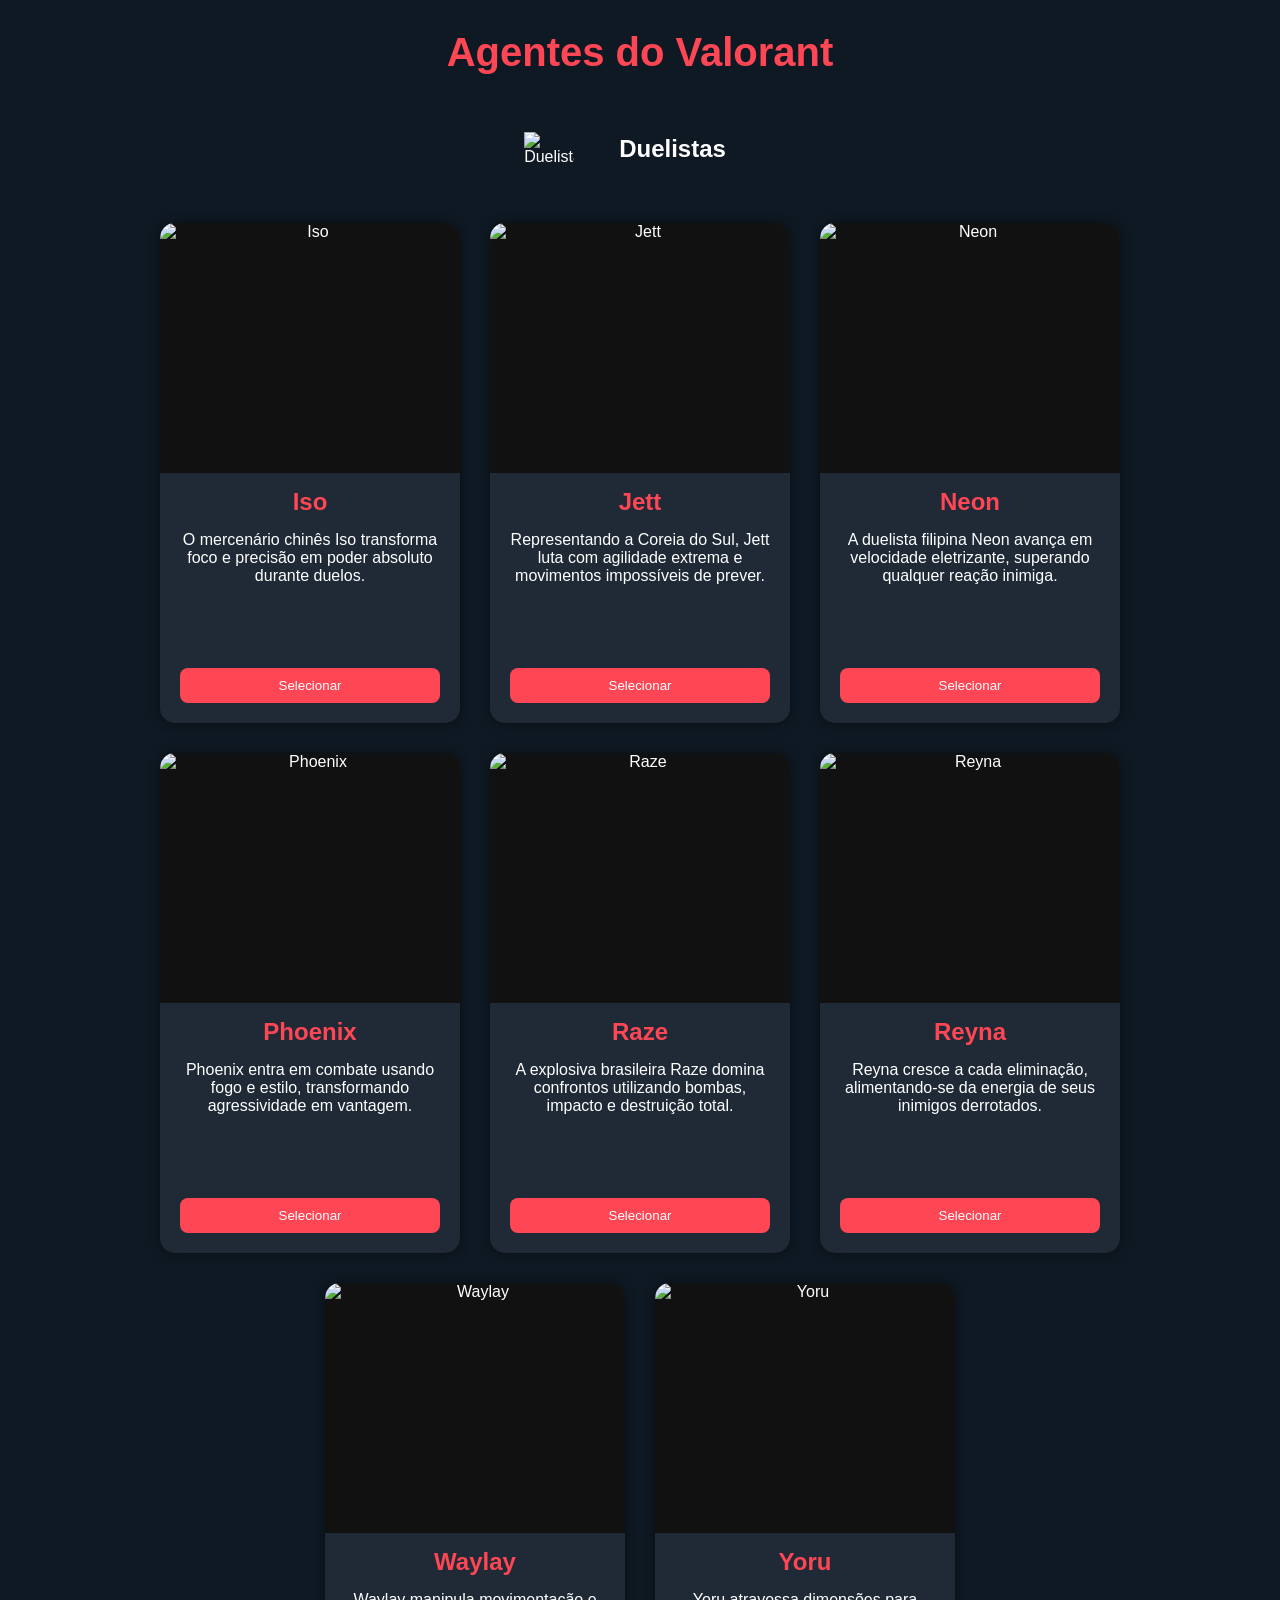
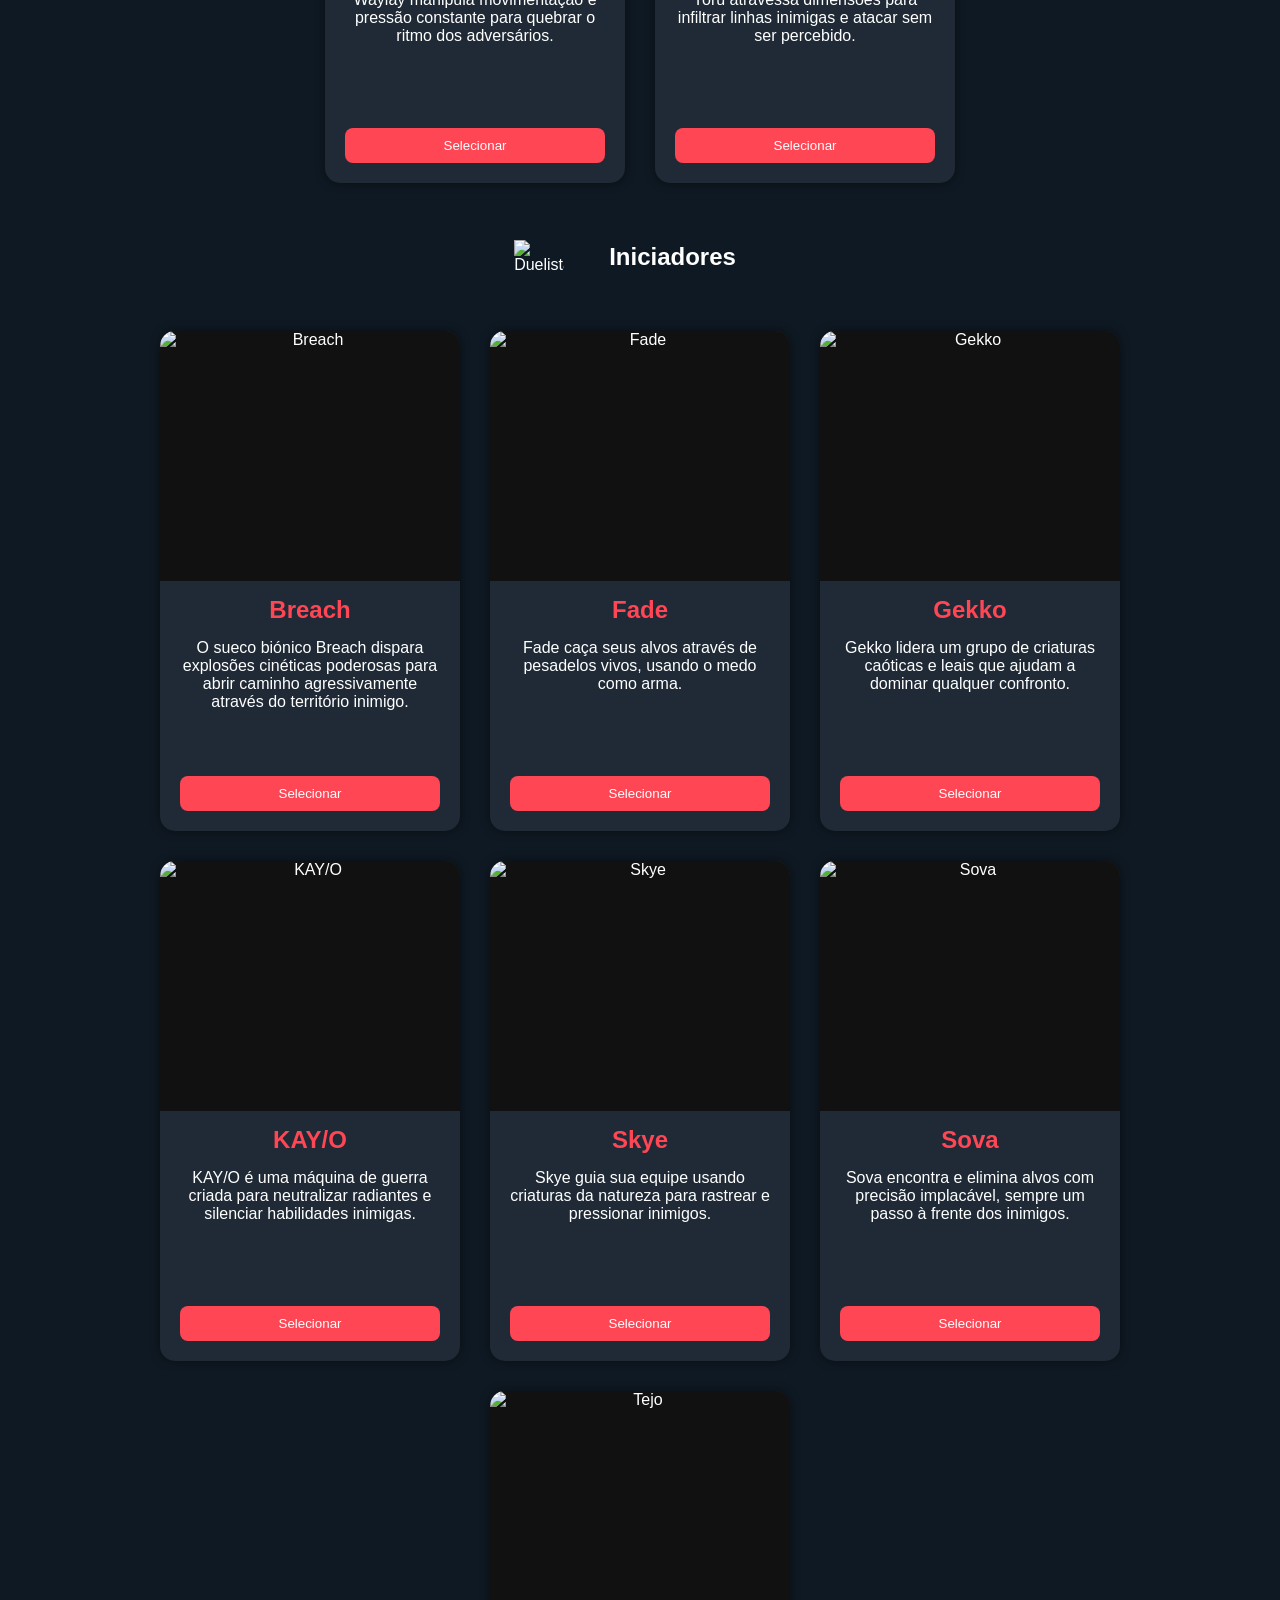
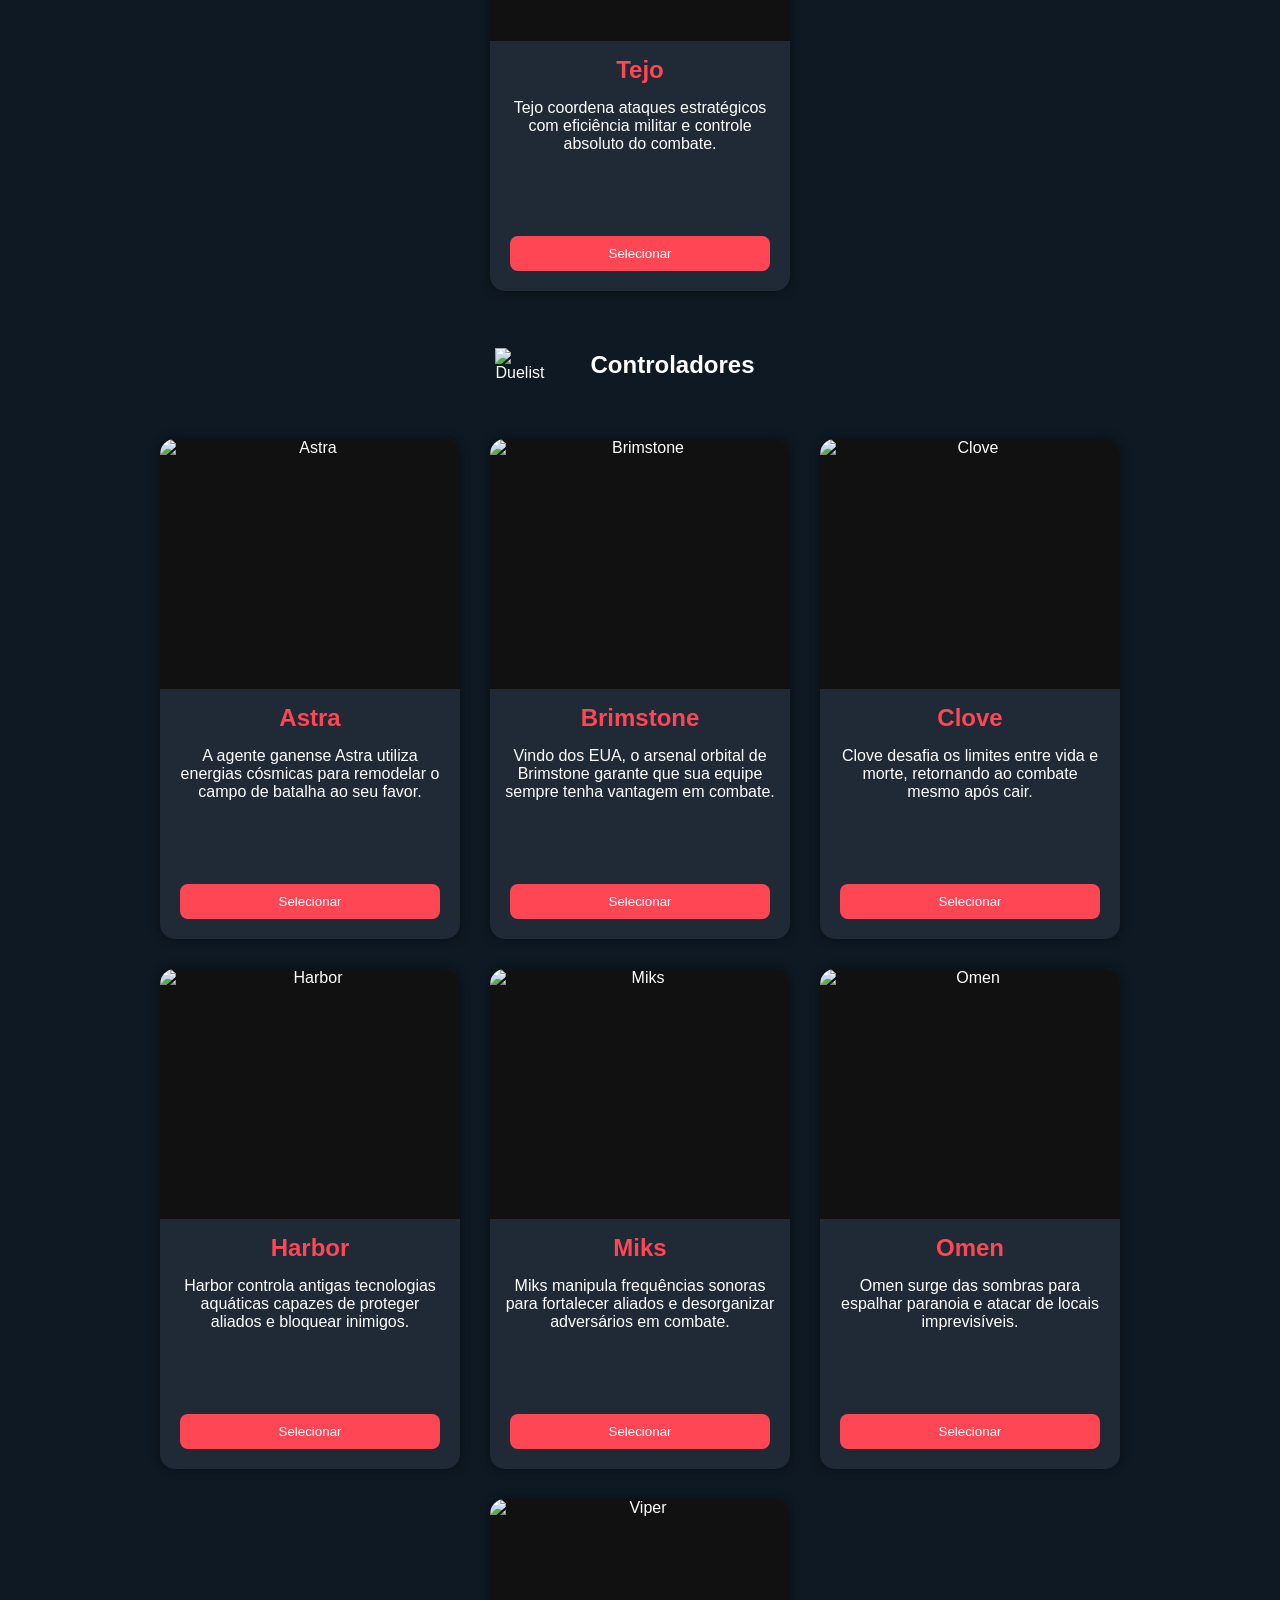
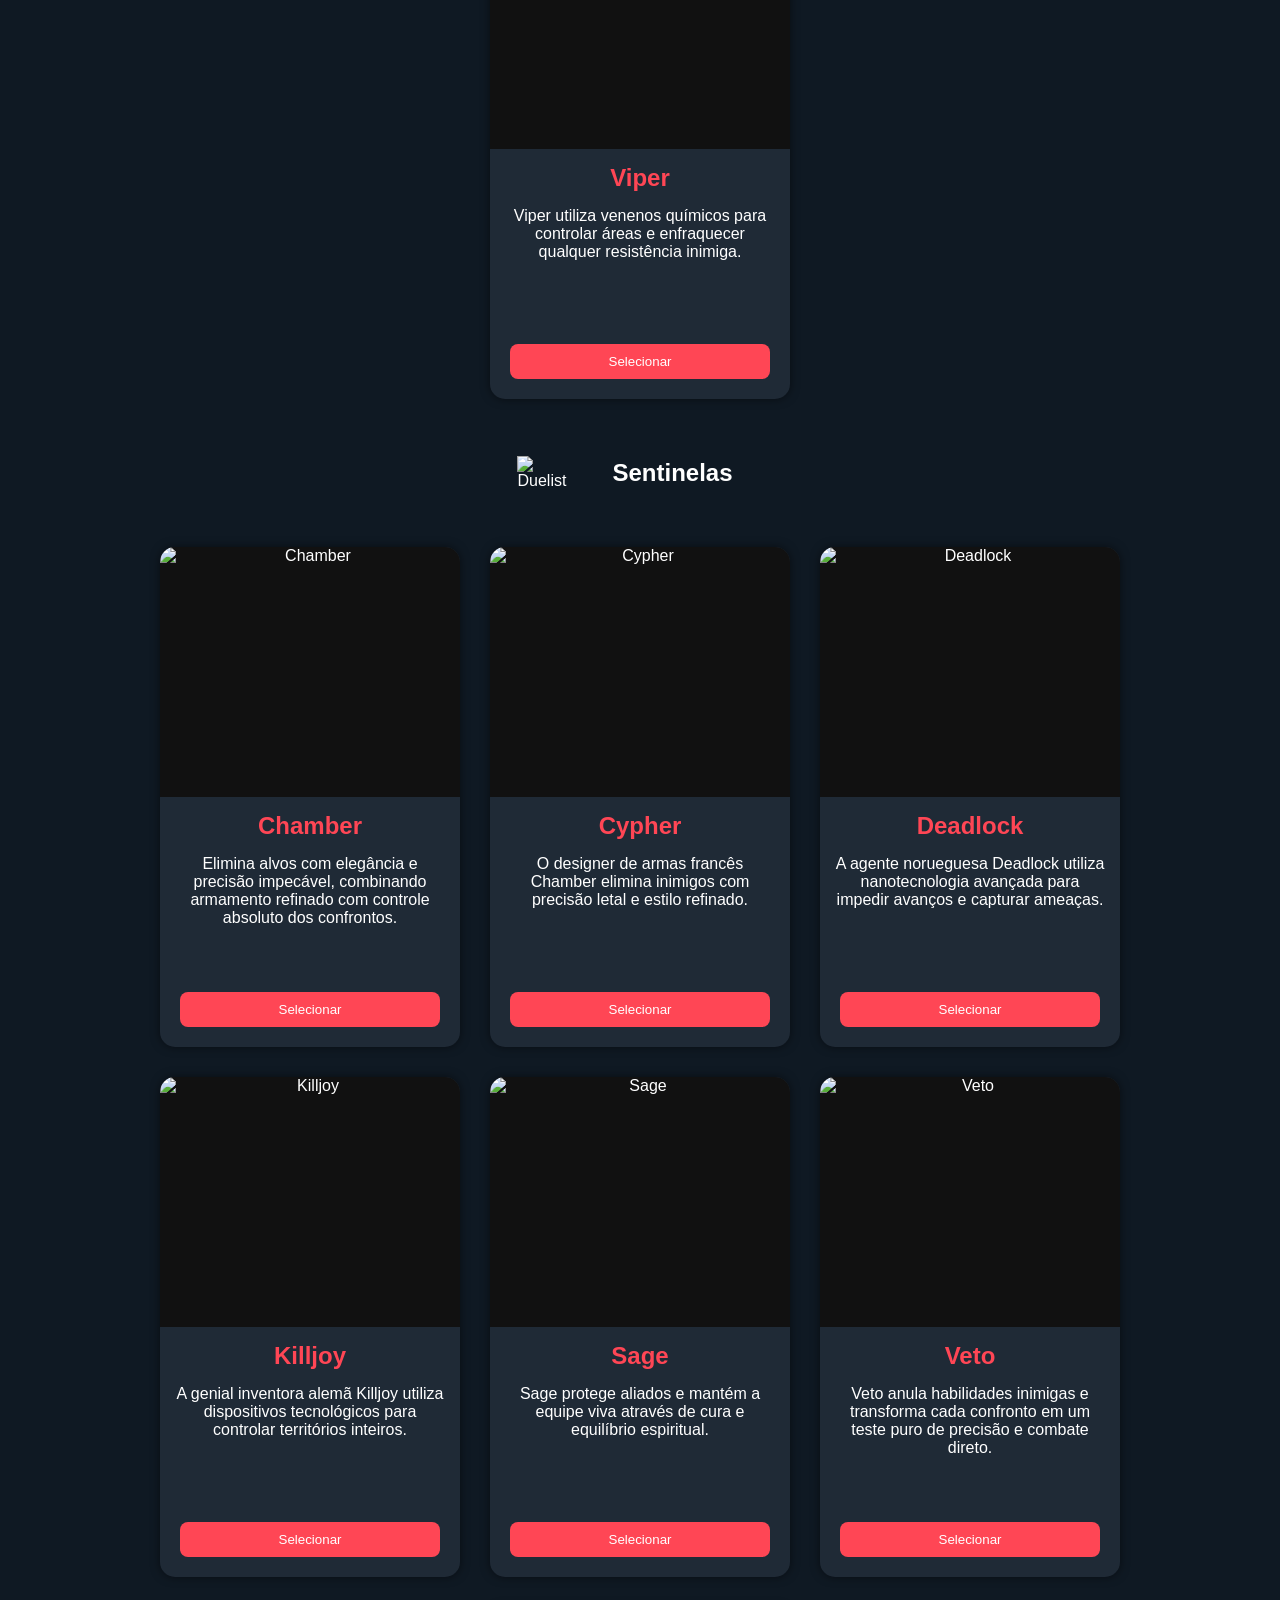
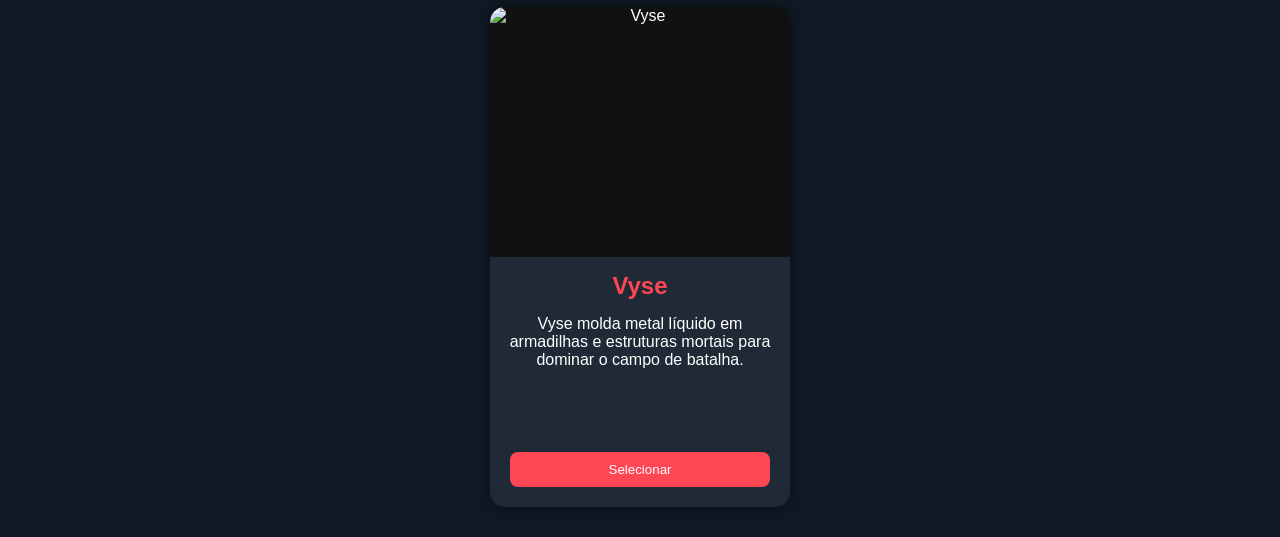
==== index.html @ 7489944b "Quinto commit: adicionei o restante dos agentes e os separei em suas respectivas classes, e também o" ====
<!DOCTYPE html>
<html lang="pt-BR">
<head>
    <meta charset="UTF-8">
    <meta name="viewport" content="width=device-width, initial-scale=1.0">
    <title>Agentes Valorant</title>
    <link rel="stylesheet" href="style.css">
</head>
<body>

    <header>
        <h1>Agentes do Valorant</h1>
    </header>

    <div class="container-role">
        <img class="role-img" src="https://media.valorant-api.com/agents/roles/dbe8757e-9e92-4ed4-b39f-9dfc589691d4/displayicon.png" alt="Duelistas"> 
        <h1 class="role">Duelistas</h1>
    </div>

    <main class="container">

        <div class="card">
            <img src="https://media.valorant-api.com/agents/0e38b510-41a8-5780-5e8f-568b2a4f2d6c/displayicon.png" alt="Iso">
            <h2>Iso</h2>
            <p>O mercenário chinês Iso transforma foco e precisão em poder absoluto durante duelos.</p>
            <button data-agent="iso">Selecionar</button>
        </div>

        <div class="card">
            <img src="https://media.valorant-api.com/agents/add6443a-41bd-e414-f6ad-e58d267f4e95/displayicon.png" alt="Jett">
            <h2>Jett</h2>
            <p>Representando a Coreia do Sul, Jett luta com agilidade extrema e movimentos impossíveis de prever.</p>
            <button data-agent="jett">Selecionar</button>
        </div>

        <div class="card">
            <img src="https://media.valorant-api.com/agents/bb2a4828-46eb-8cd1-e765-15848195d751/displayicon.png" alt="Neon">
            <h2>Neon</h2>
            <p>A duelista filipina Neon avança em velocidade eletrizante, superando qualquer reação inimiga.</p>
            <button data-agent="neon">Selecionar</button>
        </div>

        <div class="card">
            <img src="https://media.valorant-api.com/agents/eb93336a-449b-9c1b-0a54-a891f7921d69/displayicon.png" alt="Phoenix">
            <h2>Phoenix</h2>
            <p>Phoenix entra em combate usando fogo e estilo, transformando agressividade em vantagem.</p>
            <button data-agent="phoenix">Selecionar</button>
        </div>

        <div class="card">
            <img src="https://media.valorant-api.com/agents/f94c3b30-42be-e959-889c-5aa313dba261/displayicon.png" alt="Raze">
            <h2>Raze</h2>
            <p>A explosiva brasileira Raze domina confrontos utilizando bombas, impacto e destruição total.</p>
            <button data-agent="raze">Selecionar</button>
        </div>

        <div class="card">
            <img src="https://media.valorant-api.com/agents/a3bfb853-43b2-7238-a4f1-ad90e9e46bcc/displayicon.png" alt="Reyna">
            <h2>Reyna</h2>
            <p>Reyna cresce a cada eliminação, alimentando-se da energia de seus inimigos derrotados.</p>
            <button data-agent="reyna">Selecionar</button>
        </div>

        <div class="card">
            <img src="https://media.valorant-api.com/agents/df1cb487-4902-002e-5c17-d28e83e78588/displayicon.png" alt="Waylay">
            <h2>Waylay</h2>
            <p>Waylay manipula movimentação e pressão constante para quebrar o ritmo dos adversários.</p>
            <button data-agent="waylay">Selecionar</button>
        </div>

        <div class="card">
            <img src="https://media.valorant-api.com/agents/7f94d92c-4234-0a36-9646-3a87eb8b5c89/displayicon.png" alt="Yoru">
            <h2>Yoru</h2>
            <p>Yoru atravessa dimensões para infiltrar linhas inimigas e atacar sem ser percebido.</p>
            <button data-agent="yoru">Selecionar</button>
        </div>

    </main>

    <div class="container-role">
        <img class="role-img" src="https://media.valorant-api.com/agents/roles/1b47567f-8f7b-444b-aae3-b0c634622d10/displayicon.png" alt="Duelistas"> 
        <h1 class="role">Iniciadores</h1>
    </div>

    <main class="container">

        <div class="card">
            <img src="https://media.valorant-api.com/agents/5f8d3a7f-467b-97f3-062c-13acf203c006/displayicon.png" alt="Breach">
            <h2>Breach</h2>
            <p>O sueco biónico Breach dispara explosões cinéticas poderosas para abrir caminho agressivamente através do território inimigo.</p>
            <button data-agent="breach">Selecionar</button>
        </div>

        <div class="card">
            <img src="https://media.valorant-api.com/agents/dade69b4-4f5a-8528-247b-219e5a1facd6/displayicon.png" alt="Fade">
            <h2>Fade</h2>
            <p>Fade caça seus alvos através de pesadelos vivos, usando o medo como arma.</p>
            <button data-agent="fade">Selecionar</button>
        </div>

        <div class="card">
            <img src="https://media.valorant-api.com/agents/e370fa57-4757-3604-3648-499e1f642d3f/displayicon.png" alt="Gekko">
            <h2>Gekko</h2>
            <p>Gekko lidera um grupo de criaturas caóticas e leais que ajudam a dominar qualquer confronto.</p>
            <button data-agent="gekko">Selecionar</button>
        </div>

        <div class="card">
            <img src="https://media.valorant-api.com/agents/601dbbe7-43ce-be57-2a40-4abd24953621/displayicon.png" alt="KAY/O">
            <h2>KAY/O</h2>
            <p>KAY/O é uma máquina de guerra criada para neutralizar radiantes e silenciar habilidades inimigas.</p>
            <button data-agent="kayo">Selecionar</button>
        </div>

        <div class="card">
            <img src="https://media.valorant-api.com/agents/6f2a04ca-43e0-be17-7f36-b3908627744d/displayicon.png" alt="Skye">
            <h2>Skye</h2>
            <p>Skye guia sua equipe usando criaturas da natureza para rastrear e pressionar inimigos.</p>
            <button data-agent="skye">Selecionar</button>
        </div>

        <div class="card">
            <img src="https://media.valorant-api.com/agents/320b2a48-4d9b-a075-30f1-1f93a9b638fa/displayicon.png" alt="Sova">
            <h2>Sova</h2>
            <p>Sova encontra e elimina alvos com precisão implacável, sempre um passo à frente dos inimigos.</p>
            <button data-agent="sova">Selecionar</button>
        </div>

        <div class="card">
            <img src="https://media.valorant-api.com/agents/b444168c-4e35-8076-db47-ef9bf368f384/displayicon.png" alt="Tejo">
            <h2>Tejo</h2>
            <p>Tejo coordena ataques estratégicos com eficiência militar e controle absoluto do combate.</p>
            <button data-agent="tejo">Selecionar</button>
        </div>

    </main>

    <div class="container-role">
        <img class="role-img" src="https://media.valorant-api.com/agents/roles/4ee40330-ecdd-4f2f-98a8-eb1243428373/displayicon.png" alt="Duelistas"> 
        <h1 class="role">Controladores</h1>
    </div>

    <main class="container">

        <div class="card">
            <img src="https://media.valorant-api.com/agents/41fb69c1-4189-7b37-f117-bcaf1e96f1bf/displayicon.png" alt="Astra">
            <h2>Astra</h2>
            <p>A agente ganense Astra utiliza energias cósmicas para remodelar o campo de batalha ao seu favor.</p>
            <button data-agent="astra">Selecionar</button>
        </div>

        <div class="card">
            <img src="https://media.valorant-api.com/agents/9f0d8ba9-4140-b941-57d3-a7ad57c6b417/displayicon.png" alt="Brimstone">
            <h2>Brimstone</h2>
            <p>Vindo dos EUA, o arsenal orbital de Brimstone garante que sua equipe sempre tenha vantagem em combate.</p>
            <button data-agent="brimstone">Selecionar</button>
        </div>

        <div class="card">
            <img src="https://media.valorant-api.com/agents/1dbf2edd-4729-0984-3115-daa5eed44993/displayicon.png" alt="Clove">
            <h2>Clove</h2>
            <p>Clove desafia os limites entre vida e morte, retornando ao combate mesmo após cair.</p>
            <button data-agent="clove">Selecionar</button>
        </div>

        <div class="card">
            <img src="https://media.valorant-api.com/agents/95b78ed7-4637-86d9-7e41-71ba8c293152/displayicon.png" alt="Harbor">
            <h2>Harbor</h2>
            <p>Harbor controla antigas tecnologias aquáticas capazes de proteger aliados e bloquear inimigos.</p>
            <button data-agent="harbor">Selecionar</button>
        </div>

        <div class="card">
            <img src="https://media.valorant-api.com/agents/7c8a4701-4de6-9355-b254-e09bc2a34b72/displayicon.png" alt="Miks">
            <h2>Miks</h2>
            <p>Miks manipula frequências sonoras para fortalecer aliados e desorganizar adversários em combate.</p>
            <button data-agent="miks">Selecionar</button>
        </div>

        <div class="card">
            <img src="https://media.valorant-api.com/agents/8e253930-4c05-31dd-1b6c-968525494517/displayicon.png" alt="Omen">
            <h2>Omen</h2>
            <p>Omen surge das sombras para espalhar paranoia e atacar de locais imprevisíveis.</p>
            <button data-agent="omen">Selecionar</button>
        </div>

        <div class="card">
            <img src="https://media.valorant-api.com/agents/707eab51-4836-f488-046a-cda6bf494859/displayicon.png" alt="Viper">
            <h2>Viper</h2>
            <p>Viper utiliza venenos químicos para controlar áreas e enfraquecer qualquer resistência inimiga.</p>
            <button data-agent="viper">Selecionar</button>
        </div>

    </main>

    <div class="container-role">
        <img class="role-img" src="https://media.valorant-api.com/agents/roles/5fc02f99-4091-4486-a531-98459a3e95e9/displayicon.png" alt="Duelistas"> 
        <h1 class="role">Sentinelas</h1>
    </div>
    
    <main class="container">

        <div class="card">
            <img src="https://media.valorant-api.com/agents/22697a3d-45bf-8dd7-4fec-84a9e28c69d7/displayicon.png" alt="Chamber">
            <h2>Chamber</h2>
            <p>Elimina alvos com elegância e precisão impecável, combinando armamento refinado com controle absoluto dos confrontos.</p>
            <button data-agent="chamber">Selecionar</button>
        </div>

        <div class="card">
            <img src="https://media.valorant-api.com/agents/117ed9e3-49f3-6512-3ccf-0cada7e3823b/displayicon.png" alt="Cypher">
            <h2>Cypher</h2>
            <p>O designer de armas francês Chamber elimina inimigos com precisão letal e estilo refinado.</p>
            <button data-agent="cypher">Selecionar</button>
        </div>

        <div class="card">
            <img src="https://media.valorant-api.com/agents/cc8b64c8-4b25-4ff9-6e7f-37b4da43d235/displayicon.png" alt="Deadlock">
            <h2>Deadlock</h2>
            <p>A agente norueguesa Deadlock utiliza nanotecnologia avançada para impedir avanços e capturar ameaças.</p>
            <button data-agent="deadlock">Selecionar</button>
        </div>

        <div class="card">
            <img src="https://media.valorant-api.com/agents/1e58de9c-4950-5125-93e9-a0aee9f98746/displayicon.png" alt="Killjoy">
            <h2>Killjoy</h2>
            <p>A genial inventora alemã Killjoy utiliza dispositivos tecnológicos para controlar territórios inteiros.</p>
            <button data-agent="killjoy">Selecionar</button>
        </div>

        <div class="card">
            <img src="https://media.valorant-api.com/agents/569fdd95-4d10-43ab-ca70-79becc718b46/displayicon.png" alt="Sage">
            <h2>Sage</h2>
            <p>Sage protege aliados e mantém a equipe viva através de cura e equilíbrio espiritual.</p>
            <button data-agent="sage">Selecionar</button>
        </div>

        <div class="card">
            <img src="https://media.valorant-api.com/agents/92eeef5d-43b5-1d4a-8d03-b3927a09034b/displayicon.png" alt="Veto">
            <h2>Veto</h2>
            <p>Veto anula habilidades inimigas e transforma cada confronto em um teste puro de precisão e combate direto.</p>
            <button data-agent="veto">Selecionar</button>
        </div>

        <div class="card">
            <img src="https://media.valorant-api.com/agents/efba5359-4016-a1e5-7626-b1ae76895940/displayicon.png" alt="Vyse">
            <h2>Vyse</h2>
            <p>Vyse molda metal líquido em armadilhas e estruturas mortais para dominar o campo de batalha.</p>
            <button data-agent="vyse">Selecionar</button>
        </div>

    </main>

    <script src="scripts.js"></script>
</body>
</html>
---- style.css ----
@import url('https://fonts.cdnfonts.com/css/valorant');

* {
    margin: 0;
    padding: 0;
    box-sizing: border-box;
}

body {
    background-color: #0f1923;
    color: white;
    font-family: 'Valorant', sans-serif;
}

header {
    text-align: center;
    padding: 30px;
}

header h1 {
    color: #ff4655;
    font-size: 40px;
}

.role {
    text-align: center;
    padding: 30px;
}

.role-img {
    width: 45px;
    height: 45px 
}

.container {
    display: flex;
    justify-content: center;
    gap: 30px;
    flex-wrap: wrap;
    padding: 30px;
}

.container-role {
    display: flex;
    justify-content: center;
    align-items: center;
    flex-wrap: wrap;
    gap: 15px;
}

.container-role img {
    width: 50px;
    height: auto;
}

.container-role h1 {
    margin: 0;
    font-size: 24px;
}

.card {
    background-color: #1f2a36;
    width: 300px;
    height: 500px;
    border-radius: 15px;
    overflow: hidden;
    text-align: center;
    box-shadow: 0 0 10px rgba(0,0,0,0.5);

    display: flex;
    flex-direction: column;
}

.card img {
    width: 100%;
    height: 250px;
    object-fit: contain;
    background-color: #111;
}

.card h2 {
    margin-top: 15px;
    color: #ff4655;
}

.card p {
    padding: 15px;

    flex: 1;
    overflow-y: auto;
}

.card button {
    margin: 20px;
    padding: 10px 20px;
    border: none;
    background-color: #ff4655;
    color: white;
    border-radius: 8px;
    cursor: pointer;

    margin-top: auto;
}

.card button:hover {
    background-color: #ff7380;
}

button {
    font-family: 'Valorant', sans-serif;
}
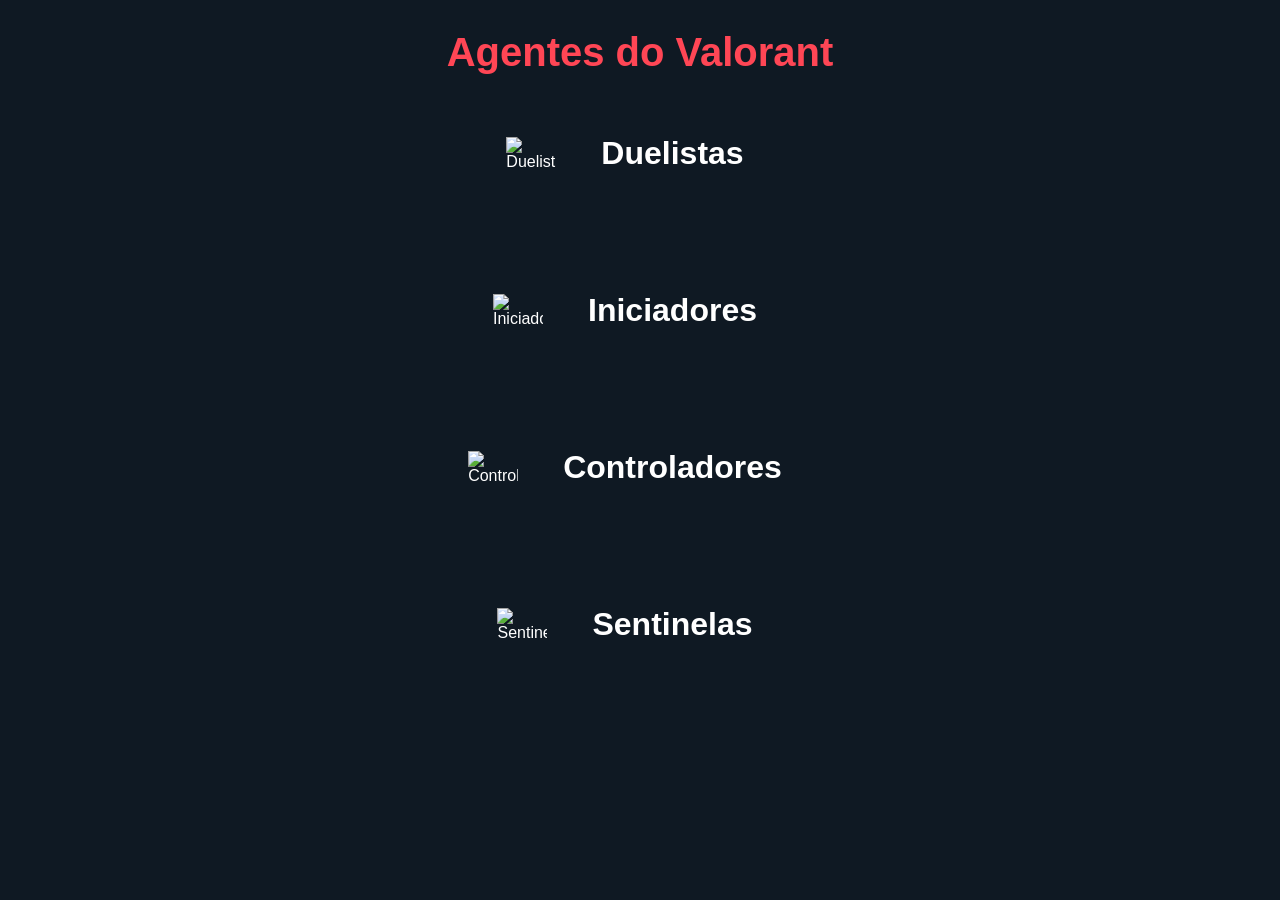
==== commit c374fece: "Sétimo commit: estilizada geral e consumo direto da API via JavaScript" ====
--- a/index.html
+++ b/index.html
@@ -17,239 +17,64 @@
         <h1 class="role">Duelistas</h1>
     </div>
 
-    <main class="container">
-
-        <div class="card">
-            <img src="https://media.valorant-api.com/agents/0e38b510-41a8-5780-5e8f-568b2a4f2d6c/displayicon.png" alt="Iso">
-            <h2>Iso</h2>
-            <p>O mercenário chinês Iso transforma foco e precisão em poder absoluto durante duelos.</p>
-            <button data-agent="iso">Selecionar</button>
-        </div>
-
-        <div class="card">
-            <img src="https://media.valorant-api.com/agents/add6443a-41bd-e414-f6ad-e58d267f4e95/displayicon.png" alt="Jett">
-            <h2>Jett</h2>
-            <p>Representando a Coreia do Sul, Jett luta com agilidade extrema e movimentos impossíveis de prever.</p>
-            <button data-agent="jett">Selecionar</button>
-        </div>
-
-        <div class="card">
-            <img src="https://media.valorant-api.com/agents/bb2a4828-46eb-8cd1-e765-15848195d751/displayicon.png" alt="Neon">
-            <h2>Neon</h2>
-            <p>A duelista filipina Neon avança em velocidade eletrizante, superando qualquer reação inimiga.</p>
-            <button data-agent="neon">Selecionar</button>
-        </div>
-
-        <div class="card">
-            <img src="https://media.valorant-api.com/agents/eb93336a-449b-9c1b-0a54-a891f7921d69/displayicon.png" alt="Phoenix">
-            <h2>Phoenix</h2>
-            <p>Phoenix entra em combate usando fogo e estilo, transformando agressividade em vantagem.</p>
-            <button data-agent="phoenix">Selecionar</button>
-        </div>
-
-        <div class="card">
-            <img src="https://media.valorant-api.com/agents/f94c3b30-42be-e959-889c-5aa313dba261/displayicon.png" alt="Raze">
-            <h2>Raze</h2>
-            <p>A explosiva brasileira Raze domina confrontos utilizando bombas, impacto e destruição total.</p>
-            <button data-agent="raze">Selecionar</button>
-        </div>
-
-        <div class="card">
-            <img src="https://media.valorant-api.com/agents/a3bfb853-43b2-7238-a4f1-ad90e9e46bcc/displayicon.png" alt="Reyna">
-            <h2>Reyna</h2>
-            <p>Reyna cresce a cada eliminação, alimentando-se da energia de seus inimigos derrotados.</p>
-            <button data-agent="reyna">Selecionar</button>
-        </div>
-
-        <div class="card">
-            <img src="https://media.valorant-api.com/agents/df1cb487-4902-002e-5c17-d28e83e78588/displayicon.png" alt="Waylay">
-            <h2>Waylay</h2>
-            <p>Waylay manipula movimentação e pressão constante para quebrar o ritmo dos adversários.</p>
-            <button data-agent="waylay">Selecionar</button>
-        </div>
-
-        <div class="card">
-            <img src="https://media.valorant-api.com/agents/7f94d92c-4234-0a36-9646-3a87eb8b5c89/displayicon.png" alt="Yoru">
-            <h2>Yoru</h2>
-            <p>Yoru atravessa dimensões para infiltrar linhas inimigas e atacar sem ser percebido.</p>
-            <button data-agent="yoru">Selecionar</button>
-        </div>
+    <main class="container" id="duelistas">
 
     </main>
 
     <div class="container-role">
-        <img class="role-img" src="https://media.valorant-api.com/agents/roles/1b47567f-8f7b-444b-aae3-b0c634622d10/displayicon.png" alt="Duelistas"> 
+        <img class="role-img" src="https://media.valorant-api.com/agents/roles/1b47567f-8f7b-444b-aae3-b0c634622d10/displayicon.png" alt="Iniciadores"> 
         <h1 class="role">Iniciadores</h1>
     </div>
 
-    <main class="container">
-
-        <div class="card">
-            <img src="https://media.valorant-api.com/agents/5f8d3a7f-467b-97f3-062c-13acf203c006/displayicon.png" alt="Breach">
-            <h2>Breach</h2>
-            <p>O sueco biónico Breach dispara explosões cinéticas poderosas para abrir caminho agressivamente através do território inimigo.</p>
-            <button data-agent="breach">Selecionar</button>
-        </div>
-
-        <div class="card">
-            <img src="https://media.valorant-api.com/agents/dade69b4-4f5a-8528-247b-219e5a1facd6/displayicon.png" alt="Fade">
-            <h2>Fade</h2>
-            <p>Fade caça seus alvos através de pesadelos vivos, usando o medo como arma.</p>
-            <button data-agent="fade">Selecionar</button>
-        </div>
-
-        <div class="card">
-            <img src="https://media.valorant-api.com/agents/e370fa57-4757-3604-3648-499e1f642d3f/displayicon.png" alt="Gekko">
-            <h2>Gekko</h2>
-            <p>Gekko lidera um grupo de criaturas caóticas e leais que ajudam a dominar qualquer confronto.</p>
-            <button data-agent="gekko">Selecionar</button>
-        </div>
-
-        <div class="card">
-            <img src="https://media.valorant-api.com/agents/601dbbe7-43ce-be57-2a40-4abd24953621/displayicon.png" alt="KAY/O">
-            <h2>KAY/O</h2>
-            <p>KAY/O é uma máquina de guerra criada para neutralizar radiantes e silenciar habilidades inimigas.</p>
-            <button data-agent="kayo">Selecionar</button>
-        </div>
-
-        <div class="card">
-            <img src="https://media.valorant-api.com/agents/6f2a04ca-43e0-be17-7f36-b3908627744d/displayicon.png" alt="Skye">
-            <h2>Skye</h2>
-            <p>Skye guia sua equipe usando criaturas da natureza para rastrear e pressionar inimigos.</p>
-            <button data-agent="skye">Selecionar</button>
-        </div>
-
-        <div class="card">
-            <img src="https://media.valorant-api.com/agents/320b2a48-4d9b-a075-30f1-1f93a9b638fa/displayicon.png" alt="Sova">
-            <h2>Sova</h2>
-            <p>Sova encontra e elimina alvos com precisão implacável, sempre um passo à frente dos inimigos.</p>
-            <button data-agent="sova">Selecionar</button>
-        </div>
-
-        <div class="card">
-            <img src="https://media.valorant-api.com/agents/b444168c-4e35-8076-db47-ef9bf368f384/displayicon.png" alt="Tejo">
-            <h2>Tejo</h2>
-            <p>Tejo coordena ataques estratégicos com eficiência militar e controle absoluto do combate.</p>
-            <button data-agent="tejo">Selecionar</button>
-        </div>
+    <main class="container" id="iniciadores">
 
     </main>
 
     <div class="container-role">
-        <img class="role-img" src="https://media.valorant-api.com/agents/roles/4ee40330-ecdd-4f2f-98a8-eb1243428373/displayicon.png" alt="Duelistas"> 
+        <img class="role-img" src="https://media.valorant-api.com/agents/roles/4ee40330-ecdd-4f2f-98a8-eb1243428373/displayicon.png" alt="Controladores"> 
         <h1 class="role">Controladores</h1>
     </div>
 
-    <main class="container">
-
-        <div class="card">
-            <img src="https://media.valorant-api.com/agents/41fb69c1-4189-7b37-f117-bcaf1e96f1bf/displayicon.png" alt="Astra">
-            <h2>Astra</h2>
-            <p>A agente ganense Astra utiliza energias cósmicas para remodelar o campo de batalha ao seu favor.</p>
-            <button data-agent="astra">Selecionar</button>
-        </div>
-
-        <div class="card">
-            <img src="https://media.valorant-api.com/agents/9f0d8ba9-4140-b941-57d3-a7ad57c6b417/displayicon.png" alt="Brimstone">
-            <h2>Brimstone</h2>
-            <p>Vindo dos EUA, o arsenal orbital de Brimstone garante que sua equipe sempre tenha vantagem em combate.</p>
-            <button data-agent="brimstone">Selecionar</button>
-        </div>
-
-        <div class="card">
-            <img src="https://media.valorant-api.com/agents/1dbf2edd-4729-0984-3115-daa5eed44993/displayicon.png" alt="Clove">
-            <h2>Clove</h2>
-            <p>Clove desafia os limites entre vida e morte, retornando ao combate mesmo após cair.</p>
-            <button data-agent="clove">Selecionar</button>
-        </div>
-
-        <div class="card">
-            <img src="https://media.valorant-api.com/agents/95b78ed7-4637-86d9-7e41-71ba8c293152/displayicon.png" alt="Harbor">
-            <h2>Harbor</h2>
-            <p>Harbor controla antigas tecnologias aquáticas capazes de proteger aliados e bloquear inimigos.</p>
-            <button data-agent="harbor">Selecionar</button>
-        </div>
-
-        <div class="card">
-            <img src="https://media.valorant-api.com/agents/7c8a4701-4de6-9355-b254-e09bc2a34b72/displayicon.png" alt="Miks">
-            <h2>Miks</h2>
-            <p>Miks manipula frequências sonoras para fortalecer aliados e desorganizar adversários em combate.</p>
-            <button data-agent="miks">Selecionar</button>
-        </div>
-
-        <div class="card">
-            <img src="https://media.valorant-api.com/agents/8e253930-4c05-31dd-1b6c-968525494517/displayicon.png" alt="Omen">
-            <h2>Omen</h2>
-            <p>Omen surge das sombras para espalhar paranoia e atacar de locais imprevisíveis.</p>
-            <button data-agent="omen">Selecionar</button>
-        </div>
-
-        <div class="card">
-            <img src="https://media.valorant-api.com/agents/707eab51-4836-f488-046a-cda6bf494859/displayicon.png" alt="Viper">
-            <h2>Viper</h2>
-            <p>Viper utiliza venenos químicos para controlar áreas e enfraquecer qualquer resistência inimiga.</p>
-            <button data-agent="viper">Selecionar</button>
-        </div>
+    <main class="container" id="controladores">
 
     </main>
 
     <div class="container-role">
-        <img class="role-img" src="https://media.valorant-api.com/agents/roles/5fc02f99-4091-4486-a531-98459a3e95e9/displayicon.png" alt="Duelistas"> 
+        <img class="role-img" src="https://media.valorant-api.com/agents/roles/5fc02f99-4091-4486-a531-98459a3e95e9/displayicon.png" alt="Sentinelas"> 
         <h1 class="role">Sentinelas</h1>
     </div>
-    
-    <main class="container">
 
-        <div class="card">
-            <img src="https://media.valorant-api.com/agents/22697a3d-45bf-8dd7-4fec-84a9e28c69d7/displayicon.png" alt="Chamber">
-            <h2>Chamber</h2>
-            <p>Elimina alvos com elegância e precisão impecável, combinando armamento refinado com controle absoluto dos confrontos.</p>
-            <button data-agent="chamber">Selecionar</button>
+    <main class="container" id="sentinelas">
+
+    </main>
+
+    <div id="modal">
+    <div class="modal-box">
+
+        <button class="close-modern" onclick="fecharModal()">✕</button>
+
+        <div class="modal-left">
+            <img id="modal-img" src="" alt="">
         </div>
 
-        <div class="card">
-            <img src="https://media.valorant-api.com/agents/117ed9e3-49f3-6512-3ccf-0cada7e3823b/displayicon.png" alt="Cypher">
-            <h2>Cypher</h2>
-            <p>O designer de armas francês Chamber elimina inimigos com precisão letal e estilo refinado.</p>
-            <button data-agent="cypher">Selecionar</button>
+        <div class="modal-right">
+
+            <h1 id="modal-name"></h1>
+            <p id="modal-desc"></p>
+
+            <button class="voice-button" id="voice-btn">Ouvir voz</button>
+
+            <div class="habilidades" id="habilidades-container"></div>
+
+            <div class="habilidade-detalhe">
+                <h3 id="habilidade-nome"></h3>
+                <p id="habilidade-texto"></p>
+            </div>
+
         </div>
 
-        <div class="card">
-            <img src="https://media.valorant-api.com/agents/cc8b64c8-4b25-4ff9-6e7f-37b4da43d235/displayicon.png" alt="Deadlock">
-            <h2>Deadlock</h2>
-            <p>A agente norueguesa Deadlock utiliza nanotecnologia avançada para impedir avanços e capturar ameaças.</p>
-            <button data-agent="deadlock">Selecionar</button>
-        </div>
-
-        <div class="card">
-            <img src="https://media.valorant-api.com/agents/1e58de9c-4950-5125-93e9-a0aee9f98746/displayicon.png" alt="Killjoy">
-            <h2>Killjoy</h2>
-            <p>A genial inventora alemã Killjoy utiliza dispositivos tecnológicos para controlar territórios inteiros.</p>
-            <button data-agent="killjoy">Selecionar</button>
-        </div>
-
-        <div class="card">
-            <img src="https://media.valorant-api.com/agents/569fdd95-4d10-43ab-ca70-79becc718b46/displayicon.png" alt="Sage">
-            <h2>Sage</h2>
-            <p>Sage protege aliados e mantém a equipe viva através de cura e equilíbrio espiritual.</p>
-            <button data-agent="sage">Selecionar</button>
-        </div>
-
-        <div class="card">
-            <img src="https://media.valorant-api.com/agents/92eeef5d-43b5-1d4a-8d03-b3927a09034b/displayicon.png" alt="Veto">
-            <h2>Veto</h2>
-            <p>Veto anula habilidades inimigas e transforma cada confronto em um teste puro de precisão e combate direto.</p>
-            <button data-agent="veto">Selecionar</button>
-        </div>
-
-        <div class="card">
-            <img src="https://media.valorant-api.com/agents/efba5359-4016-a1e5-7626-b1ae76895940/displayicon.png" alt="Vyse">
-            <h2>Vyse</h2>
-            <p>Vyse molda metal líquido em armadilhas e estruturas mortais para dominar o campo de batalha.</p>
-            <button data-agent="vyse">Selecionar</button>
-        </div>
-
-    </main>
+    </div>
+</div>
 
     <script src="scripts.js"></script>
 </body>
--- a/style.css
+++ b/style.css
@@ -27,9 +27,16 @@
     padding: 30px;
 }
 
-.role-img {
-    width: 45px;
-    height: 45px 
+.container-role {
+    display: flex;
+    justify-content: center;
+    align-items: center;
+    gap: 15px;
+    flex-wrap: wrap;
+}
+
+.container-role img {
+    width: 50px;
 }
 
 .container {
@@ -40,33 +47,15 @@
     padding: 30px;
 }
 
-.container-role {
-    display: flex;
-    justify-content: center;
-    align-items: center;
-    flex-wrap: wrap;
-    gap: 15px;
-}
-
-.container-role img {
-    width: 50px;
-    height: auto;
-}
-
-.container-role h1 {
-    margin: 0;
-    font-size: 24px;
-}
-
 .card {
     background-color: #1f2a36;
     width: 300px;
-    height: 500px;
     border-radius: 15px;
     overflow: hidden;
     text-align: center;
     box-shadow: 0 0 10px rgba(0,0,0,0.5);
-
+    transition: 0.3s;
+    cursor: pointer;
     display: flex;
     flex-direction: column;
 }
@@ -79,33 +68,158 @@
 }
 
 .card h2 {
-    margin-top: 15px;
+    margin: 15px 0;
     color: #ff4655;
 }
 
-.card p {
-    padding: 15px;
-
-    flex: 1;
-    overflow-y: auto;
-}
-
-.card button {
-    margin: 20px;
-    padding: 10px 20px;
-    border: none;
-    background-color: #ff4655;
-    color: white;
-    border-radius: 8px;
-    cursor: pointer;
-
-    margin-top: auto;
-}
-
-.card button:hover {
-    background-color: #ff7380;
+.card:hover {
+    transform: scale(1.05);
+    box-shadow: 0 0 25px rgba(255, 70, 85, 0.6);
 }
 
 button {
     font-family: 'Valorant', sans-serif;
+}
+
+#modal {
+    position: fixed;
+    inset: 0;
+    background-color: rgba(0,0,0,0.7);
+    display: none;
+    justify-content: center;
+    align-items: center;
+    backdrop-filter: blur(5px);
+    z-index: 999;
+}
+
+.modal-box {
+    width: 900px;
+    max-width: 95%;
+    height: 520px;
+    display: flex;
+    background-color: #0f1923;
+    border-radius: 15px;
+    overflow: hidden;
+    position: relative;
+    box-shadow: 0 0 30px rgba(255,70,85,0.4);
+}
+
+.close-modern {
+    position: absolute;
+    top: 10px;
+    right: 15px;
+    width: 35px;
+    height: 35px;
+    border-radius: 50%;
+    border: none;
+    background: rgba(255,255,255,0.1);
+    color: white;
+    cursor: pointer;
+    transition: 0.3s;
+}
+
+.close-modern:hover {
+    background: #ff4655;
+    transform: rotate(90deg);
+}
+
+.modal-left {
+    width: 40%;
+    background: linear-gradient(135deg, #ff4655, #111);
+    display: flex;
+    align-items: center;
+    justify-content: center;
+}
+
+.modal-left img {
+    width: 100%;
+    object-fit: contain;
+}
+
+.modal-right {
+    width: 60%;
+    padding: 20px;
+    display: flex;
+    flex-direction: column;
+    gap: 10px;
+
+    overflow-y: auto;
+}
+
+.modal-right::-webkit-scrollbar {
+    width: 8px;
+}
+
+.modal-right::-webkit-scrollbar-thumb {
+    background: #ff4655;
+    border-radius: 10px;
+}
+
+.modal-right::-webkit-scrollbar-track {
+    background: #0f1923;
+}
+
+.modal-right h1 {
+    color: #ff4655;
+}
+
+.modal-right p {
+    color: #ccc;
+    line-height: 1.6;
+}
+
+.voice-button {
+    background-color: #ff4655;
+    border: none;
+    padding: 12px 20px;
+    border-radius: 10px;
+    color: white;
+    cursor: pointer;
+    transition: 0.3s;
+}
+
+.voice-button:hover {
+    transform: scale(1.05);
+}
+
+.habilidades {
+    display: flex;
+    gap: 10px;
+    width: 100%;
+    margin-top: 10px;
+}
+
+.habilidade-btn {
+    flex: 1;
+    height: 60px;
+
+    background: transparent;
+    border: 1px solid rgba(255, 70, 85, 0.5);
+    border-radius: 10px;
+
+    display: flex;
+    align-items: center;
+    justify-content: center;
+
+    cursor: pointer;
+    transition: 0.2s;
+}
+
+.habilidade-btn img {
+    width: 70%;
+    height: 70%;
+    object-fit: contain;
+}
+
+.habilidade-btn:hover {
+    transform: translateY(-3px);
+    background: rgba(255, 70, 85, 0.15);
+    border-color: #ff4655;
+}
+
+.habilidade-detalhe {
+    margin-top: 10px;
+    background: rgba(255,255,255,0.05);
+    padding: 12px;
+    border-radius: 10px;
 }
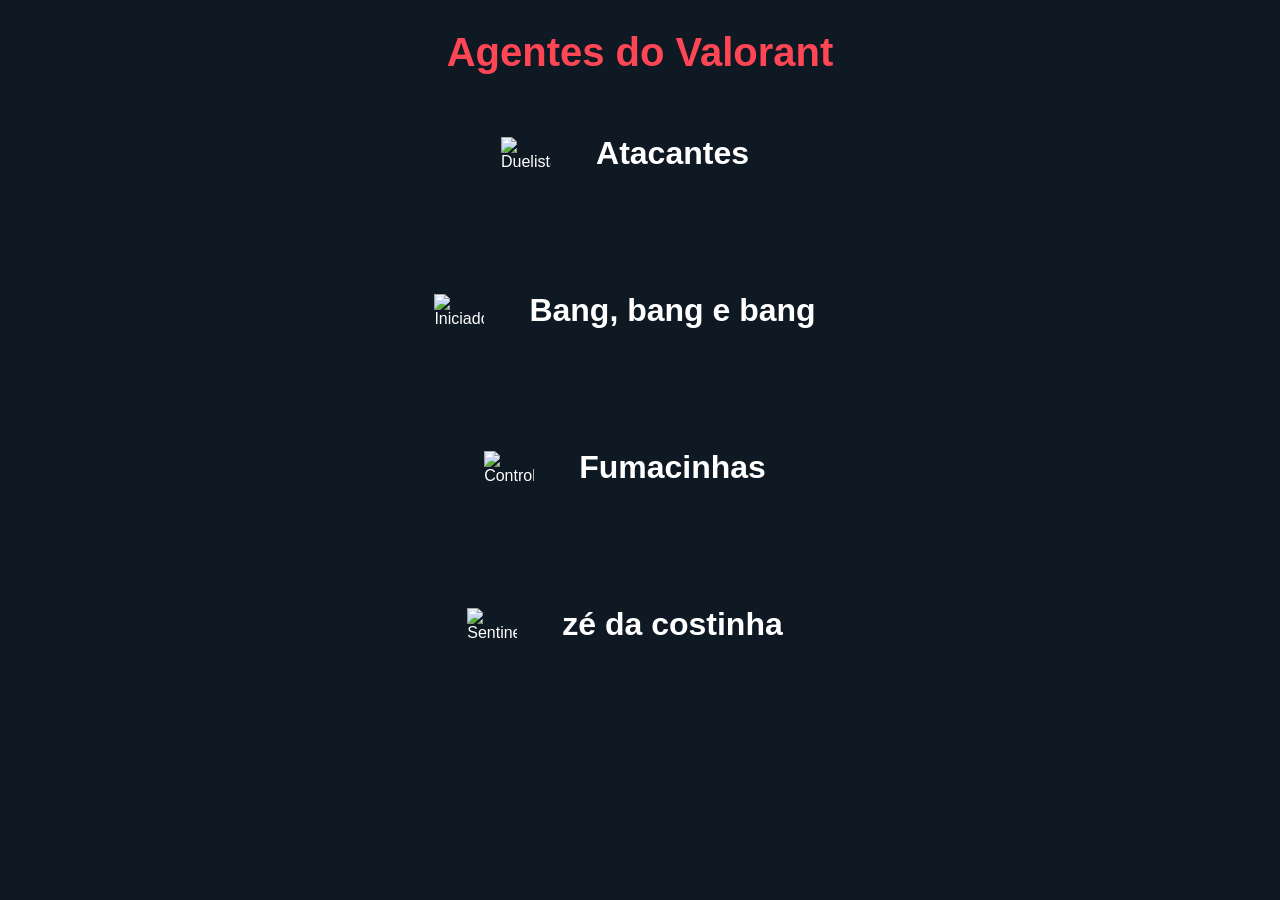
==== commit ea559ac7: "Mudança do nome da função dos personagens" ====
--- a/index.html
+++ b/index.html
@@ -14,7 +14,7 @@
 
     <div class="container-role">
         <img class="role-img" src="https://media.valorant-api.com/agents/roles/dbe8757e-9e92-4ed4-b39f-9dfc589691d4/displayicon.png" alt="Duelistas"> 
-        <h1 class="role">Duelistas</h1>
+        <h1 class="role">Atacantes</h1>
     </div>
 
     <main class="container" id="duelistas">
@@ -23,7 +23,7 @@
 
     <div class="container-role">
         <img class="role-img" src="https://media.valorant-api.com/agents/roles/1b47567f-8f7b-444b-aae3-b0c634622d10/displayicon.png" alt="Iniciadores"> 
-        <h1 class="role">Iniciadores</h1>
+        <h1 class="role">Bang, bang e bang</h1>
     </div>
 
     <main class="container" id="iniciadores">
@@ -32,7 +32,7 @@
 
     <div class="container-role">
         <img class="role-img" src="https://media.valorant-api.com/agents/roles/4ee40330-ecdd-4f2f-98a8-eb1243428373/displayicon.png" alt="Controladores"> 
-        <h1 class="role">Controladores</h1>
+        <h1 class="role">Fumacinhas</h1>
     </div>
 
     <main class="container" id="controladores">
@@ -41,7 +41,7 @@
 
     <div class="container-role">
         <img class="role-img" src="https://media.valorant-api.com/agents/roles/5fc02f99-4091-4486-a531-98459a3e95e9/displayicon.png" alt="Sentinelas"> 
-        <h1 class="role">Sentinelas</h1>
+        <h1 class="role">zé da costinha</h1>
     </div>
 
     <main class="container" id="sentinelas">
--- a/style.css
+++ b/style.css
@@ -132,8 +132,10 @@
 }
 
 .modal-left img {
-    width: 100%;
+    width: 130%;
+    height: 130%;
     object-fit: contain;
+    transform: scale(1.1);
 }
 
 .modal-right {
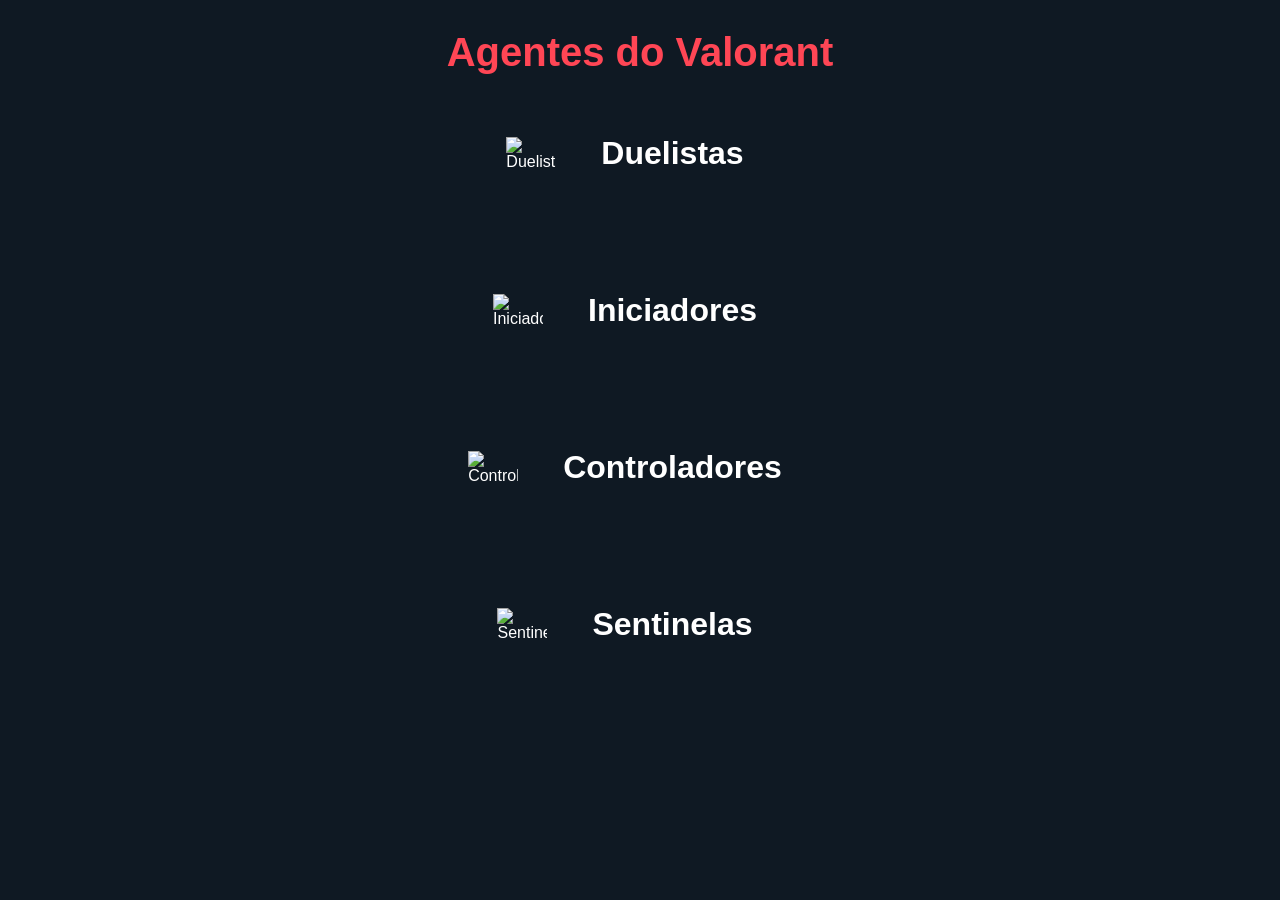
==== commit 127a3f2b: "Merge pull request #5 from ed-sewaybricker/Commit ISSUES #4:  Efetuado Comentário na linha de código" ====
--- a/index.html
+++ b/index.html
@@ -1,81 +1,99 @@
 <!DOCTYPE html>
 <html lang="pt-BR">
+
 <head>
     <meta charset="UTF-8">
     <meta name="viewport" content="width=device-width, initial-scale=1.0">
     <title>Agentes Valorant</title>
     <link rel="stylesheet" href="style.css">
 </head>
+
 <body>
 
     <header>
         <h1>Agentes do Valorant</h1>
     </header>
 
+    <!--CRIAÇÃO DE CADA POSIÇÃO: DUELISTAS -->
+
     <div class="container-role">
-        <img class="role-img" src="https://media.valorant-api.com/agents/roles/dbe8757e-9e92-4ed4-b39f-9dfc589691d4/displayicon.png" alt="Duelistas"> 
-        <h1 class="role">Atacantes</h1>
+        <img class="role-img"
+            src="https://media.valorant-api.com/agents/roles/dbe8757e-9e92-4ed4-b39f-9dfc589691d4/displayicon.png"
+            alt="Duelistas">
+        <h1 class="role">Duelistas</h1>
     </div>
 
     <main class="container" id="duelistas">
 
     </main>
 
+    <!--CRIAÇÃO DE CADA POSIÇÃO: INICIADORES -->
     <div class="container-role">
-        <img class="role-img" src="https://media.valorant-api.com/agents/roles/1b47567f-8f7b-444b-aae3-b0c634622d10/displayicon.png" alt="Iniciadores"> 
-        <h1 class="role">Bang, bang e bang</h1>
+        <img class="role-img"
+            src="https://media.valorant-api.com/agents/roles/1b47567f-8f7b-444b-aae3-b0c634622d10/displayicon.png"
+            alt="Iniciadores">
+        <h1 class="role">Iniciadores</h1>
     </div>
 
     <main class="container" id="iniciadores">
 
     </main>
 
+    <!--CRIAÇÃO DE CADA POSIÇÃO: cONTROLADOR -->
+
     <div class="container-role">
-        <img class="role-img" src="https://media.valorant-api.com/agents/roles/4ee40330-ecdd-4f2f-98a8-eb1243428373/displayicon.png" alt="Controladores"> 
-        <h1 class="role">Fumacinhas</h1>
+        <img class="role-img"
+            src="https://media.valorant-api.com/agents/roles/4ee40330-ecdd-4f2f-98a8-eb1243428373/displayicon.png"
+            alt="Controladores">
+        <h1 class="role">Controladores</h1>
     </div>
 
     <main class="container" id="controladores">
 
     </main>
 
+    <!--CRIAÇÃO DE CADA POSIÇÃO: SENTINELAS -->
+
     <div class="container-role">
-        <img class="role-img" src="https://media.valorant-api.com/agents/roles/5fc02f99-4091-4486-a531-98459a3e95e9/displayicon.png" alt="Sentinelas"> 
-        <h1 class="role">zé da costinha</h1>
+        <img class="role-img"
+            src="https://media.valorant-api.com/agents/roles/5fc02f99-4091-4486-a531-98459a3e95e9/displayicon.png"
+            alt="Sentinelas">
+        <h1 class="role">Sentinelas</h1>
     </div>
 
     <main class="container" id="sentinelas">
 
     </main>
+    <!-- CRIAÇÃO DOS MODAL DOS PERSONAGENS -->
+    <div id="modal">
+        <div class="modal-box">
 
-    <div id="modal">
-    <div class="modal-box">
+            <button class="close-modern" onclick="fecharModal()">✕</button>
 
-        <button class="close-modern" onclick="fecharModal()">✕</button>
+            <div class="modal-left">
+                <img id="modal-img" src="" alt="">
+            </div>
 
-        <div class="modal-left">
-            <img id="modal-img" src="" alt="">
-        </div>
+            <div class="modal-right">
 
-        <div class="modal-right">
+                <h1 id="modal-name"></h1>
+                <p id="modal-desc"></p>
 
-            <h1 id="modal-name"></h1>
-            <p id="modal-desc"></p>
+                <button class="voice-button" id="voice-btn">Ouvir voz</button>
 
-            <button class="voice-button" id="voice-btn">Ouvir voz</button>
+                <div class="habilidades" id="habilidades-container"></div>
 
-            <div class="habilidades" id="habilidades-container"></div>
+                <div class="habilidade-detalhe">
+                    <h3 id="habilidade-nome"></h3>
+                    <p id="habilidade-texto"></p>
+                </div>
 
-            <div class="habilidade-detalhe">
-                <h3 id="habilidade-nome"></h3>
-                <p id="habilidade-texto"></p>
             </div>
 
         </div>
-
     </div>
-</div>
 
     <script src="scripts.js"></script>
 </body>
+
 </html>
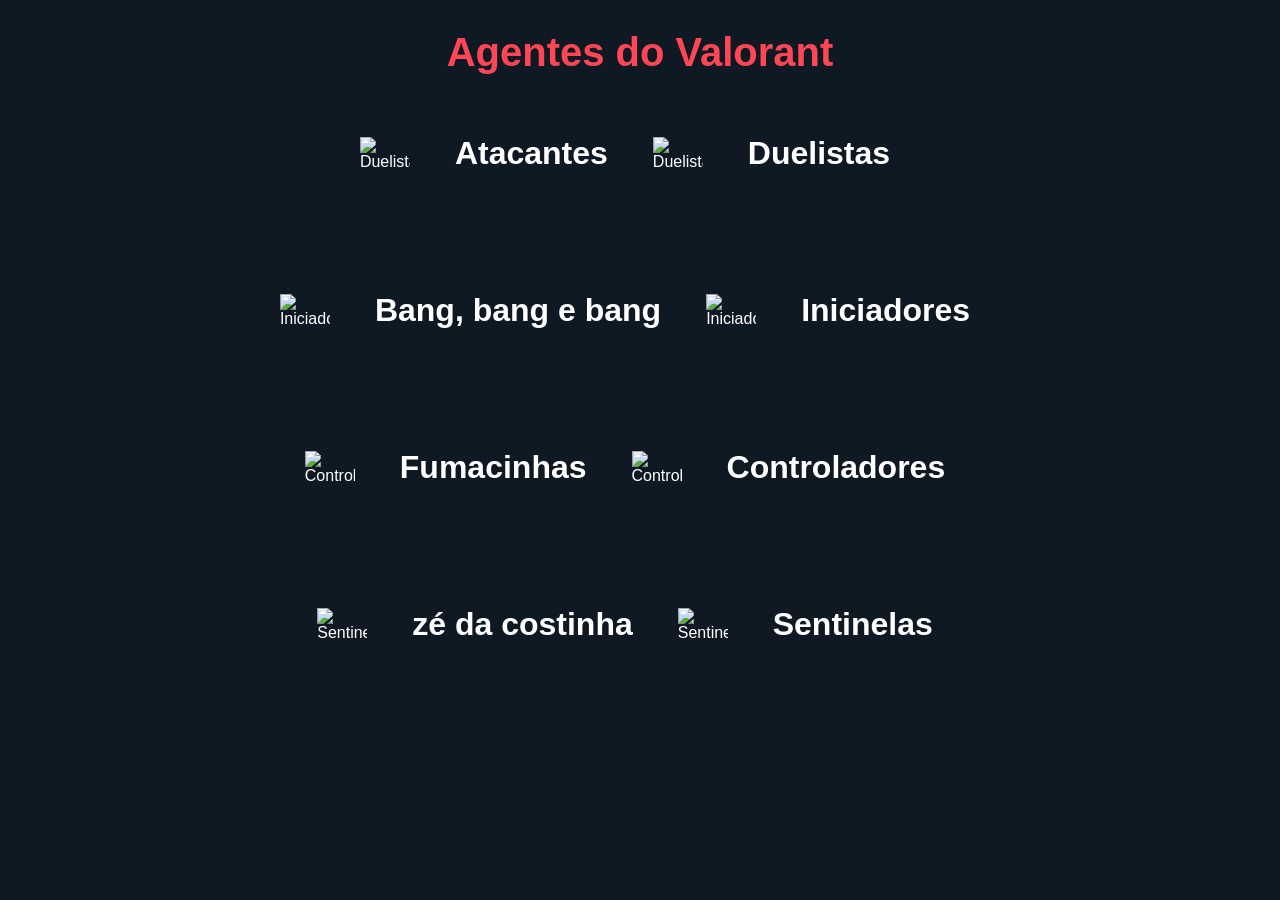
==== commit 343cd938: "Merge branch 'main' into Funcoes_de_personagens" ====
--- a/index.html
+++ b/index.html
@@ -17,6 +17,8 @@
     <!--CRIAÇÃO DE CADA POSIÇÃO: DUELISTAS -->
 
     <div class="container-role">
+        <img class="role-img" src="https://media.valorant-api.com/agents/roles/dbe8757e-9e92-4ed4-b39f-9dfc589691d4/displayicon.png" alt="Duelistas"> 
+        <h1 class="role">Atacantes</h1>
         <img class="role-img"
             src="https://media.valorant-api.com/agents/roles/dbe8757e-9e92-4ed4-b39f-9dfc589691d4/displayicon.png"
             alt="Duelistas">
@@ -29,6 +31,8 @@
 
     <!--CRIAÇÃO DE CADA POSIÇÃO: INICIADORES -->
     <div class="container-role">
+        <img class="role-img" src="https://media.valorant-api.com/agents/roles/1b47567f-8f7b-444b-aae3-b0c634622d10/displayicon.png" alt="Iniciadores"> 
+        <h1 class="role">Bang, bang e bang</h1>
         <img class="role-img"
             src="https://media.valorant-api.com/agents/roles/1b47567f-8f7b-444b-aae3-b0c634622d10/displayicon.png"
             alt="Iniciadores">
@@ -42,6 +46,8 @@
     <!--CRIAÇÃO DE CADA POSIÇÃO: cONTROLADOR -->
 
     <div class="container-role">
+        <img class="role-img" src="https://media.valorant-api.com/agents/roles/4ee40330-ecdd-4f2f-98a8-eb1243428373/displayicon.png" alt="Controladores"> 
+        <h1 class="role">Fumacinhas</h1>
         <img class="role-img"
             src="https://media.valorant-api.com/agents/roles/4ee40330-ecdd-4f2f-98a8-eb1243428373/displayicon.png"
             alt="Controladores">
@@ -55,6 +61,8 @@
     <!--CRIAÇÃO DE CADA POSIÇÃO: SENTINELAS -->
 
     <div class="container-role">
+        <img class="role-img" src="https://media.valorant-api.com/agents/roles/5fc02f99-4091-4486-a531-98459a3e95e9/displayicon.png" alt="Sentinelas"> 
+        <h1 class="role">zé da costinha</h1>
         <img class="role-img"
             src="https://media.valorant-api.com/agents/roles/5fc02f99-4091-4486-a531-98459a3e95e9/displayicon.png"
             alt="Sentinelas">
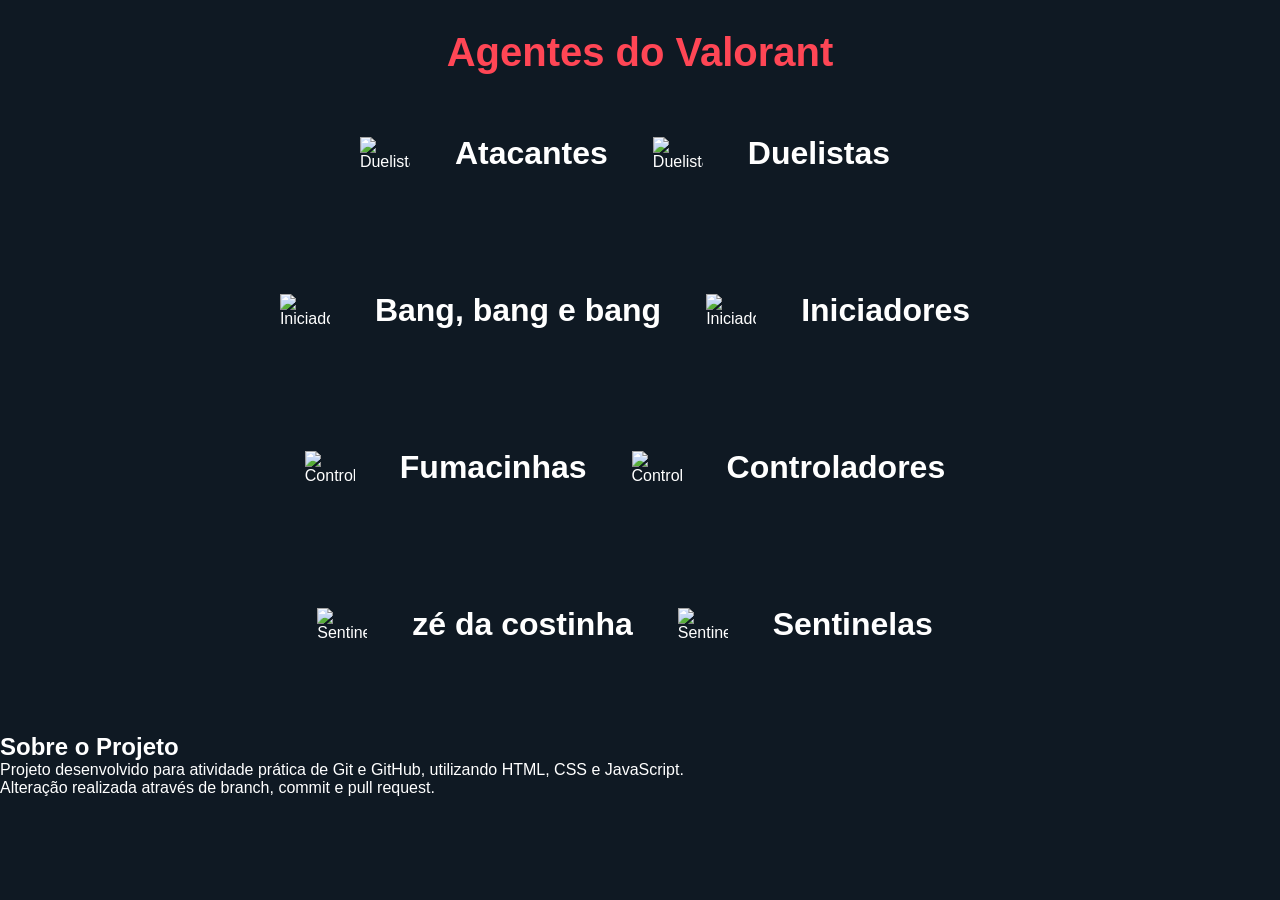
==== commit 6a4926eb: "Update index.html" ====
--- a/index.html
+++ b/index.html
@@ -101,7 +101,20 @@
         </div>
     </div>
 
+    <section class="sobre-projeto">
+    <h2>Sobre o Projeto</h2>
+
+    <p>
+        Projeto desenvolvido para atividade prática de Git e GitHub,
+        utilizando HTML, CSS e JavaScript.
+    </p>
+
+    <p>
+        Alteração realizada através de branch, commit e pull request.
+    </p>
+</section>
+
     <script src="scripts.js"></script>
 </body>
 
-</html>+</html>
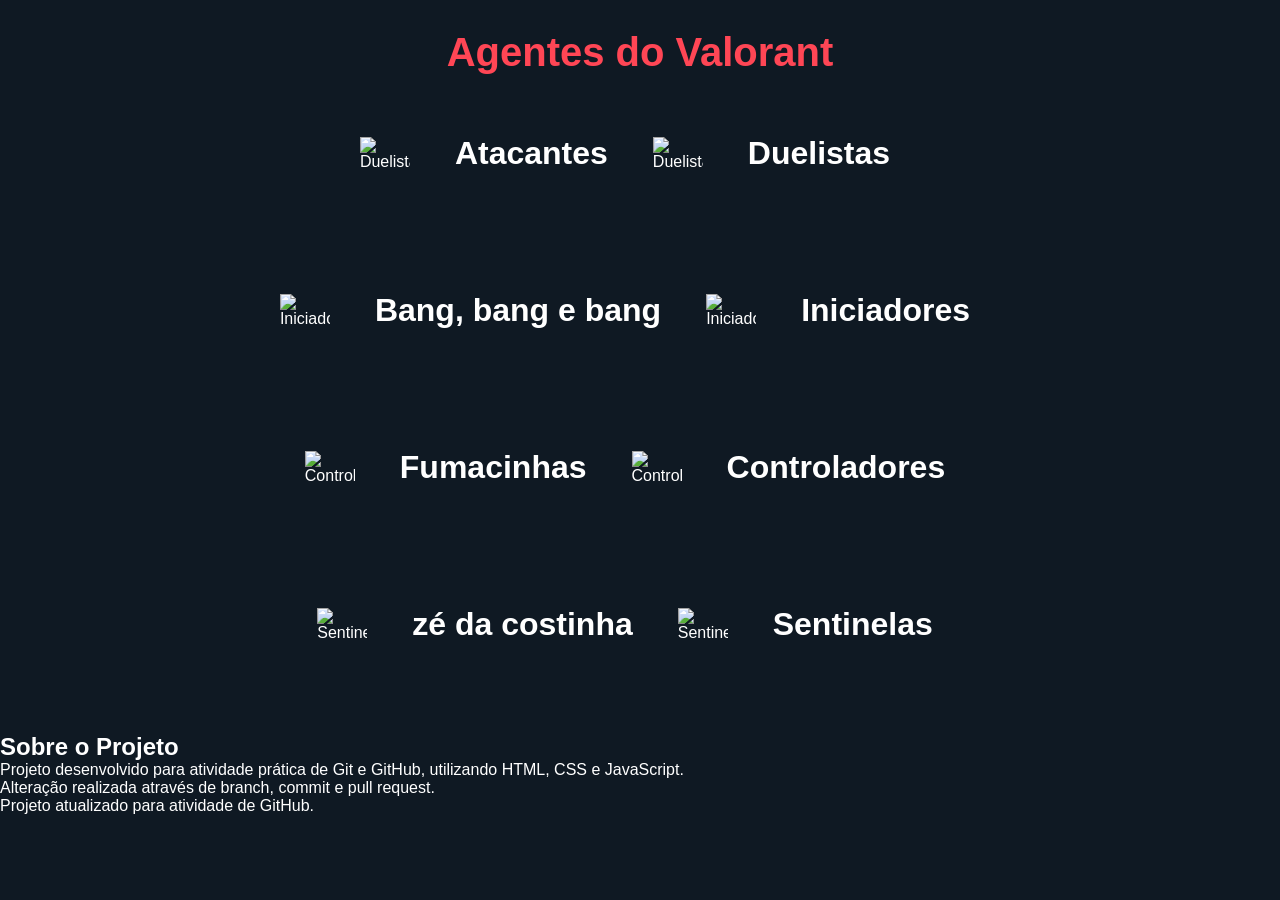
==== commit 5cd0395c: "index.html" ====
--- a/index.html
+++ b/index.html
@@ -111,6 +111,7 @@
 
     <p>
         Alteração realizada através de branch, commit e pull request.
+        <p>Projeto atualizado para atividade de GitHub.</p>
     </p>
 </section>
 
